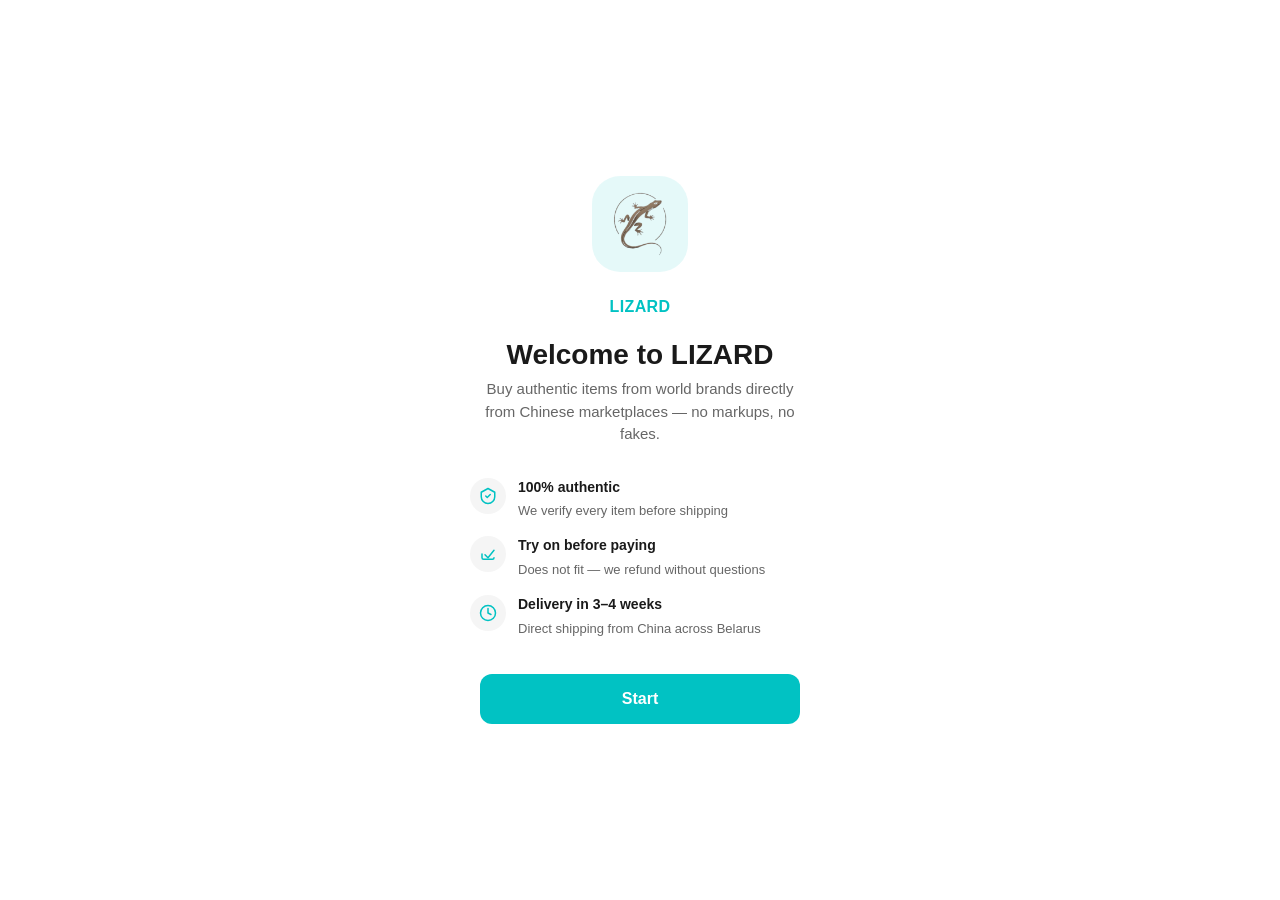
==== index.html @ 4b3d2516 "Refactoring" ====
<!DOCTYPE html>
<html lang="ru">
<head>
<meta charset="UTF-8" />
<meta name="viewport" content="width=device-width, initial-scale=1.0, user-scalable=no, viewport-fit=cover" />
<title>Магазин</title>
<!-- Заранее устанавливаем соединение с Supabase, чтобы первый запрос данных был быстрее -->
<link rel="preconnect" href="https://nhnbprmyqqpwcofkaasi.supabase.co" crossorigin />
<link rel="dns-prefetch" href="https://nhnbprmyqqpwcofkaasi.supabase.co" />
<script src="https://telegram.org/js/telegram-web-app.js"></script>
<link rel="stylesheet" href="./styles.css?v=25" />
<style>
  /* Splash показывается мгновенно при загрузке (до styles.css и JS),
     чтобы пользователь не увидел «вспышку» главной до решения про онбординг.
     JS убирает его после того как определит, что показывать. */
  #appSplashInit {
    position: fixed; inset: 0; z-index: 10000;
    background: #ffffff;
    display: flex; align-items: center; justify-content: center;
  }
  @media (prefers-color-scheme: dark) { #appSplashInit { background: #0d0d0d; } }
  #appSplashInit img { width: 96px; height: 96px; object-fit: contain; animation: splashPulse 1.4s ease-in-out infinite; }
  @keyframes splashPulse { 0%,100% { opacity:.6; transform:scale(.97);} 50% { opacity:1; transform:scale(1.02);} }
  #appSplashInit.fade-out { opacity: 0; transition: opacity .2s; }
</style>
</head>
<body>

<!-- Splash: виден сразу, JS его уберёт после решения про онбординг/главную -->
<div id="appSplashInit"><img src="./assets/logo.png" alt="" /></div>

<!-- Индикатор отсутствия интернета (показывается через JS) -->
<div id="offlineBar" style="display:none"></div>

<!-- Онбординг -->
<section class="page" id="page-onboarding">
  <div class="onb-logo" aria-hidden="true">
    <img src="./assets/logo.png" alt="LIZARD" />
  </div>
  <div class="onb-brand" data-i18n="appName">LIZARD</div>
  <h1 class="onb-title" data-i18n="onbTitle">Привет!</h1>
  <p class="onb-text" data-i18n="onbText">Покупай оригинальные товары мировых брендов напрямую с китайских маркетплейсов — без переплат и подделок.</p>
  <div class="onb-features">
    <div class="onb-feature">
      <div class="onb-feature-icon"><svg viewBox="0 0 24 24" fill="none" stroke="currentColor" stroke-width="2" stroke-linecap="round" stroke-linejoin="round"><path d="M12 2L3 7v6c0 5 4 9 9 9s9-4 9-9V7l-9-5z"/><path d="M9 12l2 2 4-4"/></svg></div>
      <div class="onb-feature-text"><strong data-i18n="onbF1Title">100% оригинал</strong><span data-i18n="onbF1Text">Проверяем подлинность каждой вещи перед отправкой</span></div>
    </div>
    <div class="onb-feature">
      <div class="onb-feature-icon"><svg viewBox="0 0 24 24" fill="none" stroke="currentColor" stroke-width="2" stroke-linecap="round" stroke-linejoin="round"><path d="M20 7l-8 10-4-4"/><path d="M4 12v5a2 2 0 0 0 2 2h12a2 2 0 0 0 2-2"/></svg></div>
      <div class="onb-feature-text"><strong data-i18n="onbF2Title">Примерка перед оплатой</strong><span data-i18n="onbF2Text">Не подошло — возвращаем деньги без вопросов</span></div>
    </div>
    <div class="onb-feature">
      <div class="onb-feature-icon"><svg viewBox="0 0 24 24" fill="none" stroke="currentColor" stroke-width="2" stroke-linecap="round" stroke-linejoin="round"><circle cx="12" cy="12" r="10"/><path d="M12 6v6l4 2"/></svg></div>
      <div class="onb-feature-text"><strong data-i18n="onbF3Title">Доставка 3–4 недели</strong><span data-i18n="onbF3Text">Прямые поставки из Китая по всей Беларуси</span></div>
    </div>
  </div>
  <button class="onb-btn" id="onbBtn" data-i18n="onbBtnLabel">Начать</button>
</section>

<!-- Шапка -->
<header class="app-header" id="appHeader">
  <div class="header-side"></div>
  <button class="header-logo" id="headerLogo" aria-label="Главная">
    <img src="./assets/logo.png" alt="LIZARD" />
  </button>
  <div class="header-actions">
    <button class="icon-btn" id="favBtn" aria-label="Favorites">
      <svg viewBox="0 0 24 24" fill="none" stroke="currentColor" stroke-width="2" stroke-linecap="round" stroke-linejoin="round"><path d="M20.84 4.61a5.5 5.5 0 0 0-7.78 0L12 5.67l-1.06-1.06a5.5 5.5 0 0 0-7.78 7.78l1.06 1.06L12 21.23l7.78-7.78 1.06-1.06a5.5 5.5 0 0 0 0-7.78z"/></svg>
      <span class="badge" id="favBadge" style="display:none">0</span>
    </button>
    <button class="icon-btn" id="cartBtn" aria-label="Cart">
      <svg viewBox="0 0 24 24" fill="none" stroke="currentColor" stroke-width="2" stroke-linecap="round" stroke-linejoin="round"><circle cx="9" cy="21" r="1"/><circle cx="20" cy="21" r="1"/><path d="M1 1h4l2.68 13.39a2 2 0 0 0 2 1.61h9.72a2 2 0 0 0 2-1.61L23 6H6"/></svg>
      <span class="badge" id="cartBadge" style="display:none">0</span>
    </button>
  </div>
</header>

<!-- Главная -->
<section class="page" id="page-home"></section>
<!-- Заказ (чат) -->
<section class="page" id="page-chat"></section>
<!-- В наличии -->
<section class="page" id="page-catalog"></section>
<!-- Избранное -->
<section class="page" id="page-favorites"></section>
<!-- Корзина -->
<section class="page" id="page-cart"></section>
<!-- Профиль -->
<section class="page" id="page-profile"></section>
<!-- История -->
<section class="page" id="page-history"></section>
<!-- Настройки -->
<section class="page" id="page-settings"></section>
<!-- Деталь товара -->
<section class="page" id="page-detail"></section>
<!-- Админка -->
<section class="page" id="page-admin"></section>

<!-- Нижняя навигация -->
<nav class="bottom-nav" id="bottomNav">
  <button class="nav-btn active" data-nav="home" aria-label="Home">
    <svg viewBox="0 0 24 24" fill="none" stroke="currentColor" stroke-width="2" stroke-linecap="round" stroke-linejoin="round"><path d="M3 9.5L12 3l9 6.5"/><path d="M5 10v10a1 1 0 0 0 1 1h12a1 1 0 0 0 1-1V10"/><path d="M9 21v-6h6v6"/></svg>
    <span data-i18n="navHome">Главная</span>
  </button>
  <button class="nav-btn" data-nav="chat" aria-label="Order">
    <svg viewBox="0 0 24 24" fill="none" stroke="currentColor" stroke-width="2" stroke-linecap="round" stroke-linejoin="round"><path d="M21 15a2 2 0 0 1-2 2H7l-4 4V5a2 2 0 0 1 2-2h14a2 2 0 0 1 2 2z"/></svg>
    <span data-i18n="navChat">Заказать</span>
  </button>
  <button class="nav-btn" data-nav="catalog" aria-label="Catalog">
    <svg viewBox="0 0 24 24" fill="none" stroke="currentColor" stroke-width="2" stroke-linecap="round" stroke-linejoin="round"><path d="M6 2L3 6v14a2 2 0 0 0 2 2h14a2 2 0 0 0 2-2V6l-3-4z"/><line x1="3" y1="6" x2="21" y2="6"/><path d="M16 10a4 4 0 0 1-8 0"/></svg>
    <span data-i18n="navCatalog">В наличии</span>
  </button>
  <button class="nav-btn" data-nav="profile" aria-label="Profile">
    <svg viewBox="0 0 24 24" fill="none" stroke="currentColor" stroke-width="2" stroke-linecap="round" stroke-linejoin="round"><path d="M20 21v-2a4 4 0 0 0-4-4H8a4 4 0 0 0-4 4v2"/><circle cx="12" cy="7" r="4"/></svg>
    <span data-i18n="navProfile">Профиль</span>
  </button>
</nav>

<!-- Лайтбокс -->
<div class="lightbox" id="lightbox" role="dialog" aria-modal="true">
  <div class="lightbox-header">
    <span class="lightbox-counter" id="lightboxCounter">1 / 1</span>
    <button class="lightbox-close" id="lightboxClose" aria-label="Close">
      <svg viewBox="0 0 24 24" fill="none" stroke="currentColor" stroke-width="2" stroke-linecap="round" stroke-linejoin="round"><line x1="18" y1="6" x2="6" y2="18"/><line x1="6" y1="6" x2="18" y2="18"/></svg>
    </button>
  </div>
  <div class="lightbox-stage" id="lightboxStage">
    <button class="lightbox-nav prev" id="lightboxPrev" aria-label="Previous">
      <svg viewBox="0 0 24 24" fill="none" stroke="currentColor" stroke-width="2.5" stroke-linecap="round" stroke-linejoin="round"><polyline points="15 18 9 12 15 6"/></svg>
    </button>
    <div class="lightbox-img-wrap" id="lightboxWrap">
      <img class="lightbox-img" id="lightboxImg" alt="">
    </div>
    <button class="lightbox-nav next" id="lightboxNext" aria-label="Next">
      <svg viewBox="0 0 24 24" fill="none" stroke="currentColor" stroke-width="2.5" stroke-linecap="round" stroke-linejoin="round"><polyline points="9 18 15 12 9 6"/></svg>
    </button>
  </div>
  <div class="lightbox-hint" data-i18n="lightboxHint">Двойной тап или щипок — приближение</div>
</div>

<div class="toast" id="toast"></div>
<div class="modal-backdrop" id="modal">
  <div class="modal">
    <div class="modal-icon" id="modalIcon">⚠️</div>
    <h3 id="modalTitle"></h3>
    <p id="modalText"></p>
    <div class="modal-actions" id="modalActions"></div>
  </div>
</div>

<script type="module" src="./js/app.js"></script>
</body>
</html>
---- styles.css ----
/* ========== Tokens / Theme ========== */
/* Дефолтные значения — то что увидит пользователь до загрузки JS (FOUC).
   После загрузки theme.js применяет настоящую палитру (LIGHT/DARK).
   Эти значения должны соответствовать POIZON-палитре LIGHT в theme.js. */
:root {
  --bg: #ffffff;
  --bg-secondary: #f5f5f5;
  --bg-tertiary: #ebebeb;
  --text: #1a1a1a;
  --text-secondary: #666666;
  --hint: #999999;
  --link: #01a8a9;
  --button: #01C2C3;
  --button-text: #ffffff;
  --button-hover: #01a8a9;
  --border: #e5e5e5;
  --danger: #e74c3c;
  --success: #2ecc71;
  --warning: #f39c12;
  --accent: #01C2C3;
  --accent-soft: rgba(1, 194, 195, 0.10);
  --brown: #1a1a1a;
  --brown-soft: rgba(26, 26, 26, 0.06);
  --chat-in: #f0f0f0;
  --chat-out: #01C2C3;
  --chat-out-text: #ffffff;
  --shadow: 0 1px 2px rgba(0,0,0,0.04), 0 4px 12px rgba(0,0,0,0.04);

  --radius: 12px;
  --radius-sm: 8px;
  --radius-lg: 16px;

  --header-h: 56px;
  --nav-h: calc(64px + env(safe-area-inset-bottom, 0px));
}

/* FOUC-prevention: если у пользователя системная тёмная тема, не показываем
   светлую палитру в момент загрузки. JS theme.js дальше всё равно применит
   правильную палитру через CSS-переменные. */
@media (prefers-color-scheme: dark) {
  :root {
    --bg: #0d0d0d;
    --bg-secondary: #1a1a1a;
    --bg-tertiary: #262626;
    --text: #f5f5f5;
    --text-secondary: #a8a8a8;
    --hint: #7a7a7a;
    --link: #33d4d5;
    --border: #2a2a2a;
    --accent-soft: rgba(1, 194, 195, 0.18);
    --brown: #f5f5f5;
    --brown-soft: rgba(245, 245, 245, 0.06);
    --chat-in: #262626;
  }
}

* { box-sizing: border-box; -webkit-tap-highlight-color: transparent; }

/* При смене темы делаем плавный переход цветов на ключевых элементах.
   Прибавляем класс theme-transition на html при applyTheme(), убираем через 400мс. */
html.theme-transition,
html.theme-transition *,
html.theme-transition *:before,
html.theme-transition *:after {
  transition: background-color 200ms ease, color 200ms ease, border-color 200ms ease, fill 200ms ease, stroke 200ms ease !important;
}

html, body {
  margin: 0; padding: 0;
  background: var(--bg); color: var(--text);
  font-family: -apple-system, BlinkMacSystemFont, "Segoe UI", Roboto, Helvetica, Arial, sans-serif;
  font-size: 15px; line-height: 1.4;
  -webkit-font-smoothing: antialiased;
  overscroll-behavior: none;
}
html, body { height: auto; min-height: 100%; }
body {
  min-height: 100%;
}
body.no-chrome { padding-bottom: 0; }
body.chat-mode {
  overflow: hidden;
  height: 100vh;
  height: 100dvh;
  padding-bottom: 0;
}
button { font-family: inherit; cursor: pointer; }
input, textarea, select { font-family: inherit; font-size: 15px; }
a { color: var(--link); text-decoration: none; }
img { display: block; max-width: 100%; }

/* ========== Header ========== */
.app-header {
  position: sticky; top: 0; z-index: 50;
  background: var(--bg);
  border-bottom: 1px solid var(--border);
  padding: 8px 12px;
  display: grid;
  grid-template-columns: 1fr auto 1fr;
  align-items: center;
  min-height: var(--header-h);
}
.app-header.hidden { display: none; }
.header-side { width: 0; }
.header-logo {
  background: none; border: none; padding: 0;
  display: flex; align-items: center; justify-content: center;
  cursor: pointer;
  height: 40px;
}
.header-logo img {
  height: 40px; width: auto;
  display: block;
  /* Логотип на прозрачном фоне — в тёмной теме светлый header, в светлой темный */
  object-fit: contain;
}
.header-logo svg { width: 32px; height: 32px; }
.header-actions {
  display: flex; gap: 6px; align-items: center; justify-self: end;
}
.icon-btn {
  background: var(--bg-secondary); border: none; color: var(--text);
  width: 36px; height: 36px; border-radius: 50%;
  display: flex; align-items: center; justify-content: center; padding: 0; position: relative;
}
.icon-btn svg { width: 19px; height: 19px; }
.icon-btn:active { background: var(--bg-tertiary); }
.badge {
  position: absolute; top: -2px; right: -2px;
  background: var(--danger); color: #fff;
  font-size: 10px; font-weight: 600;
  min-width: 16px; height: 16px; border-radius: 8px; padding: 0 4px;
  display: flex; align-items: center; justify-content: center;
  border: 2px solid var(--bg); box-sizing: content-box;
}

/* ========== Layout / Pages ========== */
/* Правка: нижний паддинг — на самой странице (не на body), так как в Telegram WebView
   на мобилке padding на body иногда обрезается viewport-логикой. Это надёжнее. */
.page { display: none; padding: 16px 16px calc(var(--nav-h) + 16px); max-width: 720px; margin: 0 auto; }
.page.active { display: block; animation: pageEnter 0.22s ease; }
@keyframes pageEnter {
  from { opacity: 0; transform: translateY(6px); }
  to   { opacity: 1; transform: translateY(0); }
}
/* Уважаем системную настройку «уменьшить движение» */
@media (prefers-reduced-motion: reduce) {
  .page.active { animation: none; }
}
.page h2 { font-size: 22px; font-weight: 700; margin: 0 0 8px 0; }
.page-sub { color: var(--text-secondary); margin: 0 0 20px 0; font-size: 14px; }

/* ========== Bottom Navigation ========== */
.bottom-nav {
  position: fixed; bottom: 0; left: 0; right: 0;
  background: var(--bg); border-top: 1px solid var(--border);
  display: grid; grid-template-columns: repeat(4, 1fr);
  padding: 6px 4px calc(6px + env(safe-area-inset-bottom, 0));
  z-index: 100;
}
.bottom-nav.hidden { display: none; }
.nav-btn {
  background: none; border: none; padding: 6px 4px;
  color: var(--text-secondary);
  display: flex; flex-direction: column; align-items: center; gap: 3px;
  border-radius: var(--radius-sm); transition: color 0.15s;
}
.nav-btn svg { width: 22px; height: 22px; }
.nav-btn .nav-logo {
  width: 24px; height: 24px;
  object-fit: contain;
  display: block;
  opacity: 0.55;        /* приглушаем когда вкладка не активна — как у обычных SVG в меню (color: var(--text-secondary) даёт серый) */
  transition: opacity 150ms;
}
.nav-btn.active .nav-logo { opacity: 1; }
.nav-btn span { font-size: 10.5px; font-weight: 500; }
.nav-btn.active { color: var(--accent); }

/* ========== Onboarding ========== */
#page-onboarding {
  display: none; padding: 0; max-width: none; margin: 0;
  min-height: 100vh; min-height: 100dvh;
  text-align: center; padding: 40px 24px;
  flex-direction: column; align-items: center; justify-content: center;
}
#page-onboarding.active { display: flex; }
.onb-logo {
  width: 96px; height: 96px;
  background: var(--accent-soft);
  border-radius: 28px;
  display: flex; align-items: center; justify-content: center;
  margin-bottom: 24px; color: var(--accent);
  overflow: hidden;
}
.onb-logo svg { width: 56px; height: 56px; }
.onb-logo img { width: 72px; height: 72px; object-fit: contain; }
.onb-title { font-size: 28px; font-weight: 700; margin: 0 0 6px; line-height: 1.2; color: var(--brown); }
.onb-brand { font-size: 16px; color: var(--accent); font-weight: 600; margin: 0 0 20px; letter-spacing: 0.4px; }
.onb-text { color: var(--text-secondary); font-size: 15px; line-height: 1.5; margin: 0 0 32px; max-width: 320px; }
.onb-features { display: flex; flex-direction: column; gap: 16px; margin-bottom: 36px; width: 100%; max-width: 340px; text-align: left; }
.onb-feature { display: flex; gap: 12px; align-items: flex-start; }
.onb-feature-icon {
  flex-shrink: 0; width: 36px; height: 36px;
  background: var(--bg-secondary); border-radius: 50%;
  display: flex; align-items: center; justify-content: center;
  color: var(--accent);
}
.onb-feature-icon svg { width: 18px; height: 18px; }
.onb-feature-text { flex: 1; }
.onb-feature-text strong { display: block; font-size: 14px; font-weight: 600; margin-bottom: 2px; color: var(--brown); }
.onb-feature-text span { color: var(--text-secondary); font-size: 13px; }
.onb-btn {
  width: 100%; max-width: 320px;
  background: var(--button); color: var(--button-text);
  border: none; padding: 16px; border-radius: var(--radius);
  font-size: 16px; font-weight: 600;
}
.onb-btn:active { opacity: 0.85; }

/* ========== Home (one-screen layout) ========== */
#page-home.page { padding-bottom: var(--nav-h); }

.home-screen {
  display: flex;
  flex-direction: column;
  gap: 16px;
  min-height: calc(100dvh - var(--header-h) - var(--nav-h) - 32px);
  padding: 4px 0 8px;
}

.home-top {
  text-align: center;
  flex-shrink: 0;
}
.home-title {
  margin: 0 0 6px;
  font-size: 19px; font-weight: 700; line-height: 1.25;
  color: var(--text);
  letter-spacing: -0.3px;
}
.home-subtitle {
  margin: 0;
  font-size: 13px; color: var(--text-secondary);
  line-height: 1.4;
}

/* ========== Партнёрские маркетплейсы ========== */
.home-partners {
  display: flex; flex-direction: column; gap: 6px;
  flex-shrink: 0;
}
.partner-big, .partner-small {
  position: relative;
  border-radius: var(--radius-sm);
  display: flex; align-items: center; justify-content: center;
  overflow: hidden;
}

/* Большая карточка POIZON.
   aspect-ratio 2.5/1 точно повторяет пропорции логотипа (1700×700 ≈ 2.43,
   2.5 близко). object-fit: cover заполняет всю карточку без чёрных полей.
   Если твой логотип другого соотношения — поменяй aspect-ratio под него:
   например для 1700×700 точное значение 1700/700 = 2.428 → aspect-ratio: 1700/700 */
.partner-big { aspect-ratio: 1700 / 700; }
.partner-big img {
  width: 100%; height: 100%;
  object-fit: cover;
  display: block;
}

.partner-row {
  display: grid; grid-template-columns: 1fr 1fr; gap: 6px;
}
/* Маленькие карточки. aspect-ratio 400/170 ≈ 2.35 под рекомендованный размер.
   Под свои логотипы подставь их соотношение: ширина/высота. */
.partner-small { aspect-ratio: 400 / 170; }
.partner-small img {
  width: 100%; height: 100%;
  object-fit: cover;
  display: block;
}

/* Цветной фон карточек — виден только пока картинка не загрузилась
   или если её нет (fallback). Под загруженной картинкой его не видно. */
.partner-big  { background: #0d0d0d; }
.partner-pdd  { background: #d92e2e; color: #fff; }
.partner-tb   { background: #ff6a00; color: #fff; }

/* Текстовый фолбэк — показывается только если img не загрузился (см. onerror) */
.partner-fallback {
  display: none;
  font-weight: 700;
  font-size: 22px;
  color: #fff;
  letter-spacing: 0.5px;
  text-align: center;
  line-height: 1.1;
}
.partner-big .partner-fallback { font-size: 36px; letter-spacing: 1px; }
.partner-small.partner-pdd .partner-fallback { font-size: 26px; }
.partner-small.partner-tb .partner-fallback { font-size: 18px; }
.partner-big.no-img .partner-fallback,
.partner-small.no-img .partner-fallback { display: block; }

/* ========== Преимущества ========== */
.home-features {
  list-style: none;
  padding: 0; margin: 0;
  display: flex; flex-direction: column; gap: 8px;
  flex-shrink: 0;
}
.home-features li {
  display: flex; align-items: center; gap: 12px;
  padding: 10px 12px;
  background: var(--bg-secondary);
  border-radius: var(--radius-sm);
}
.home-feature-icon {
  width: 32px; height: 32px;
  border-radius: 9px;
  background: var(--accent-soft);
  color: var(--accent);
  display: flex; align-items: center; justify-content: center;
  flex-shrink: 0;
}
.home-feature-icon svg { width: 18px; height: 18px; }
.home-feature-text { flex: 1; min-width: 0; }
.home-feature-title {
  font-size: 14px; font-weight: 600; color: var(--text);
  line-height: 1.2;
  margin-bottom: 1px;
}
.home-feature-sub {
  font-size: 12px; color: var(--text-secondary);
  line-height: 1.3;
}

/* ========== Низ: CTA + ссылка-fallback ========== */
.home-bottom {
  margin-top: auto;   /* прижимаем к низу экрана */
  flex-shrink: 0;
}
.home-cta-btn {
  width: 100%;
  background: var(--button); color: var(--button-text);
  border: none; padding: 14px; border-radius: var(--radius);
  font-size: 16px; font-weight: 700;
  letter-spacing: -0.2px;
  cursor: pointer;
  box-shadow: 0 2px 10px rgba(1, 194, 195, 0.25);
}
.home-cta-btn:active { opacity: 0.85; transform: scale(0.99); }

.home-instock-link {
  display: flex;
  align-items: center; justify-content: center;
  flex-wrap: wrap;
  gap: 4px;
  margin-top: 10px;
  padding: 4px 0;
  text-align: center;
  font-size: 13px;
  cursor: pointer;
}
.home-instock-link .home-instock-text { color: var(--text-secondary); }
.home-instock-link .home-instock-action { color: var(--accent); font-weight: 600; }
.home-instock-link:active { opacity: 0.7; }

.section-header { display: flex; align-items: center; justify-content: space-between; margin: 0 0 12px; }
.section-header h3 { font-size: 17px; font-weight: 700; margin: 0; color: var(--brown); }

/* ========== Search ========== */
.search-bar { position: relative; margin-bottom: 14px; }
.search-bar input {
  width: 100%;
  padding: 11px 38px 11px 38px;
  background: var(--bg-secondary);
  border: 1px solid transparent;
  border-radius: var(--radius);
  color: var(--text);
  outline: none;
}
.search-bar input:focus { border-color: var(--accent); background: var(--bg); }
.search-bar .search-icon {
  position: absolute; left: 12px; top: 50%; transform: translateY(-50%);
  width: 16px; height: 16px; color: var(--hint); pointer-events: none;
}
.search-clear {
  position: absolute; right: 8px; top: 50%; transform: translateY(-50%);
  background: var(--bg-tertiary); border: none;
  width: 24px; height: 24px; border-radius: 50%;
  display: none; align-items: center; justify-content: center;
  color: var(--text-secondary); padding: 0;
}
.search-clear.show { display: flex; }
.search-clear svg { width: 12px; height: 12px; }

/* ========== Product Cards ========== */
.products-grid { display: grid; grid-template-columns: repeat(2, 1fr); gap: 12px; }
.product-card {
  background: var(--bg-secondary); border-radius: var(--radius);
  overflow: hidden; cursor: pointer; position: relative;
}
.product-card-media {
  position: relative;
  width: 100%; aspect-ratio: 1;
  background: var(--bg-tertiary);
  overflow: hidden;
}
.product-card-track {
  display: flex;
  height: 100%;
  transition: transform 0.3s ease-out;
  will-change: transform;
}
.product-card-track.dragging { transition: none; }
.product-card-slide {
  flex: 0 0 100%;
  height: 100%;
}
.product-card-slide img {
  width: 100%; height: 100%; object-fit: cover;
  user-select: none; -webkit-user-drag: none; pointer-events: none;
}
.product-card-dots {
  position: absolute; bottom: 6px; left: 50%; transform: translateX(-50%);
  display: flex; gap: 4px;
  background: rgba(0,0,0,0.3);
  padding: 3px 6px; border-radius: 10px;
}
.product-card-dots.hidden { display: none; }
.product-card-dots .dot {
  width: 4px; height: 4px; border-radius: 50%;
  background: rgba(255,255,255,0.5);
}
.product-card-dots .dot.active { background: #fff; width: 12px; border-radius: 2px; }

.product-card-fav {
  position: absolute; top: 8px; right: 8px;
  background: rgba(255,255,255,0.9);
  backdrop-filter: blur(6px); -webkit-backdrop-filter: blur(6px);
  border: none; width: 32px; height: 32px; border-radius: 50%;
  display: flex; align-items: center; justify-content: center; padding: 0;
  z-index: 2;
}
.product-card-fav svg { width: 18px; height: 18px; color: #333; }
.product-card-fav.active svg { color: var(--danger); fill: var(--danger); }

/* Плашка товара (Топ/Хит/etc) поверх картинки в левом верхнем углу */
.product-badge {
  position: absolute; top: 8px; left: 8px;
  z-index: 2;
  font-size: 11px; font-weight: 700;
  letter-spacing: 0.3px;
  padding: 3px 8px;
  border-radius: 6px;
  text-transform: uppercase;
  box-shadow: 0 1px 4px rgba(0,0,0,0.15);
  max-width: calc(100% - 52px);
  overflow: hidden; text-overflow: ellipsis; white-space: nowrap;
}
/* Плашка на детальной странице — крупнее */
.detail-badge {
  display: inline-block;
  font-size: 12px; font-weight: 700;
  letter-spacing: 0.3px;
  padding: 4px 10px;
  border-radius: 7px;
  text-transform: uppercase;
  margin-bottom: 8px;
}
.product-card-info { padding: 10px 12px 12px; }
.product-card-name {
  font-size: 13.5px; font-weight: 500; line-height: 1.35;
  margin: 0 0 6px; overflow: hidden;
  display: -webkit-box; -webkit-line-clamp: 2; -webkit-box-orient: vertical;
  min-height: 36px;
}
.product-card-price { font-size: 14.5px; font-weight: 600; color: var(--brown); }

/* ========== Chat ========== */
#page-chat {
  display: none;
  padding: 0; max-width: 720px; margin: 0 auto;
  height: calc(100vh - var(--header-h) - var(--nav-h));
  height: calc(100dvh - var(--header-h) - var(--nav-h));
  flex-direction: column;
}
#page-chat.active { display: flex; }
.chat-scroll {
  flex: 1 1 auto; overflow-y: auto;
  padding: 16px 16px 12px;
  min-height: 0;
  overscroll-behavior: contain;
  -webkit-overflow-scrolling: touch;
}
.chat-day {
  text-align: center; font-size: 12px;
  color: var(--text-secondary);
  margin: 0 0 16px; font-weight: 500;
}
.chat-msg { display: flex; margin-bottom: 8px; max-width: 85%; }
.chat-msg.in { justify-content: flex-start; margin-right: auto; }
.chat-msg.out { justify-content: flex-end; margin-left: auto; }
.chat-bubble {
  padding: 9px 13px; border-radius: 18px;
  font-size: 15px; line-height: 1.4;
  word-wrap: break-word; white-space: pre-wrap;
  box-shadow: 0 1px 1px rgba(92,58,30,0.04);
}
.chat-msg.in .chat-bubble {
  background: var(--chat-in); color: var(--text);
  border-bottom-left-radius: 6px;
}
.chat-msg.out .chat-bubble {
  background: var(--chat-out); color: var(--chat-out-text);
  border-bottom-right-radius: 6px;
}
.chat-bubble-photos {
  display: grid; grid-template-columns: repeat(2, 90px); gap: 3px;
  border-radius: 14px; overflow: hidden; margin-bottom: 4px;
}
.chat-bubble-photos.one { grid-template-columns: 180px; }
.chat-bubble-photos img { width: 100%; aspect-ratio: 1; object-fit: cover; background: var(--bg-tertiary); }
.chat-bubble-files { display: flex; flex-direction: column; gap: 4px; margin-bottom: 4px; }
.chat-bubble-file {
  display: flex; align-items: center; gap: 8px;
  padding: 6px 8px; background: rgba(255,255,255,0.15);
  border-radius: 8px; font-size: 13px;
}
.chat-msg.in .chat-bubble-file { background: rgba(0,0,0,0.05); }
.chat-bubble-file svg { width: 18px; height: 18px; flex-shrink: 0; }
.chat-bubble-file-name { overflow: hidden; text-overflow: ellipsis; white-space: nowrap; }

.chat-composer {
  flex-shrink: 0; background: var(--bg);
  border-top: 1px solid var(--border);
  padding: 8px 12px;
}
.chat-attached { display: flex; flex-wrap: wrap; gap: 8px; padding: 0 0 8px 0; }
.chat-attached:empty { display: none; }
.chat-attached-item {
  position: relative; width: 60px; height: 60px;
  border-radius: 8px; overflow: hidden; background: var(--bg-tertiary);
}
.chat-attached-item img { width: 100%; height: 100%; object-fit: cover; }
.chat-attached-item .file-tile {
  width: 100%; height: 100%;
  display: flex; align-items: center; justify-content: center;
  flex-direction: column; gap: 2px;
  font-size: 9px; color: var(--text-secondary);
  padding: 4px; text-align: center; word-break: break-all;
}
.chat-attached-item .file-tile svg { width: 18px; height: 18px; }
.chat-attached-item button {
  position: absolute; top: 2px; right: 2px;
  background: rgba(0,0,0,0.7); color: #fff; border: none;
  width: 18px; height: 18px; border-radius: 50%;
  font-size: 12px; line-height: 1; padding: 0;
  display: flex; align-items: center; justify-content: center;
}
.chat-file-hint {
  background: rgba(217, 119, 6, 0.1);
  border-left: 3px solid var(--warning);
  color: var(--text);
  padding: 8px 12px; margin: 0 0 8px;
  border-radius: var(--radius-sm);
  font-size: 12.5px; line-height: 1.4;
}
.chat-file-hint:not(.show) { display: none; }
.chat-input-row { display: flex; align-items: flex-end; gap: 6px; }
.chat-input-icon-btn {
  flex-shrink: 0; width: 36px; height: 36px;
  border-radius: 50%;
  background: none; border: none;
  color: var(--text-secondary);
  display: flex; align-items: center; justify-content: center; padding: 0;
}
.chat-input-icon-btn:active { background: var(--bg-secondary); }
.chat-input-icon-btn svg { width: 22px; height: 22px; }
.chat-input-icon-btn input[type="file"] { display: none; }
.chat-input-icon-btn.send { color: var(--accent); }
.chat-input-icon-btn.send:disabled { color: var(--hint); opacity: 0.5; }
.chat-input-field {
  flex: 1;
  background: var(--bg-secondary);
  border-radius: 18px;
  padding: 8px 14px;
  min-height: 36px;
  display: flex; align-items: center;
}
.chat-input-field textarea {
  width: 100%;
  border: none; background: transparent; color: var(--text);
  resize: none; outline: none;
  font-size: 15px; line-height: 1.4;
  padding: 0; max-height: 100px; overflow-y: auto;
}

/* Фейк-поле для псевдо-чата: тап открывает чат с ботом. Курсор не показываем. */
.chat-input-row-fake { cursor: pointer; }
.chat-input-row-fake:active { opacity: 0.7; }
.chat-input-field-fake {
  color: var(--hint);
  user-select: none;
  -webkit-user-select: none;
  font-size: 15px;
}

/* ========== Detail ========== */
.product-carousel {
  position: relative; width: 100%; aspect-ratio: 1;
  background: var(--bg-secondary);
  border-radius: var(--radius);
  overflow: hidden; margin-bottom: 16px;
}
.carousel-track {
  display: flex; height: 100%;
  transition: transform 0.3s ease-out;
  will-change: transform;
}
.carousel-track.dragging { transition: none; }
.carousel-slide {
  flex: 0 0 100%; height: 100%;
  display: flex; align-items: center; justify-content: center;
  cursor: zoom-in;
}
.carousel-slide img {
  width: 100%; height: 100%;
  object-fit: cover;
  user-select: none; -webkit-user-drag: none; pointer-events: none;
}
.carousel-dots {
  position: absolute; bottom: 8px; left: 50%; transform: translateX(-50%);
  display: flex; gap: 6px;
  background: rgba(0,0,0,0.25);
  padding: 5px 8px; border-radius: 12px;
  backdrop-filter: blur(4px); -webkit-backdrop-filter: blur(4px);
}
.carousel-dots.hidden { display: none; }
.carousel-dot {
  width: 6px; height: 6px; border-radius: 50%;
  background: rgba(255,255,255,0.5);
  transition: background 0.15s, width 0.15s;
}
.carousel-dot.active { background: #fff; width: 18px; border-radius: 3px; }
.carousel-counter {
  position: absolute; top: 8px; right: 8px;
  background: rgba(0,0,0,0.4); color: #fff;
  padding: 3px 8px; border-radius: 10px;
  font-size: 12px; font-weight: 500;
  backdrop-filter: blur(4px); -webkit-backdrop-filter: blur(4px);
}
.carousel-counter.hidden { display: none; }

.product-detail-name { font-size: 20px; font-weight: 600; margin: 0 0 6px; color: var(--brown); }
.product-detail-price { font-size: 22px; font-weight: 700; margin: 0 0 4px; color: var(--brown); }
.product-detail-desc {
  color: var(--text-secondary); margin: 0 0 16px;
  font-size: 14px; line-height: 1.5; white-space: pre-wrap;
}
.product-section { margin: 20px 0; }
.product-section h4 { font-size: 15px; font-weight: 600; margin: 0 0 10px; color: var(--brown); }

.size-picker {
  display: grid;
  grid-template-columns: repeat(auto-fill, minmax(60px, 1fr));
  gap: 8px;
}
.size-cell {
  background: var(--bg-secondary);
  padding: 12px 8px; border-radius: var(--radius-sm);
  text-align: center;
  font-size: 14px; font-weight: 500;
  border: 2px solid transparent;
  transition: all 0.15s; cursor: pointer;
}
.size-cell.selected {
  background: var(--accent); color: var(--button-text);
  border-color: var(--accent);
}
.size-cell.unavailable,
.size-cell.sold-out {
  opacity: 0.4; cursor: not-allowed;
  text-decoration: line-through;
}

/* Редактор размеров с остатками в админке */
.size-stock-editor { display: flex; flex-direction: column; gap: 8px; margin-bottom: 8px; }
.size-stock-row { display: flex; gap: 8px; align-items: center; }
.size-stock-name { flex: 2; }
.size-stock-qty { flex: 1; }
.size-stock-del {
  background: none; border: none; padding: 6px;
  color: var(--danger); cursor: pointer;
  display: flex; align-items: center; justify-content: center;
}
.size-stock-del svg { width: 18px; height: 18px; }
.size-ask-btn {
  width: 100%; background: none;
  border: 1px dashed var(--border);
  color: var(--text-secondary);
  padding: 10px; border-radius: var(--radius-sm);
  font-size: 13px; margin-top: 10px;
  display: flex; align-items: center; justify-content: center; gap: 6px;
}
.size-ask-btn svg { width: 14px; height: 14px; }
.size-ask-btn:active { background: var(--bg-secondary); }

.detail-actions { display: flex; gap: 10px; margin-top: 20px; }
.detail-actions .primary-btn { margin: 0; flex: 1; }
.detail-fav-btn {
  width: 50px; background: var(--bg-secondary); border: none;
  border-radius: var(--radius);
  display: flex; align-items: center; justify-content: center; color: var(--text);
}
.detail-fav-btn svg { width: 22px; height: 22px; }
.detail-fav-btn.active svg { color: var(--danger); fill: var(--danger); }

/* ========== Buttons ========== */
.primary-btn {
  width: 100%; background: var(--button); color: var(--button-text);
  border: none; padding: 14px; border-radius: var(--radius);
  font-size: 15px; font-weight: 600; margin-top: 16px;
  transition: opacity 0.15s;
}
.primary-btn:active { opacity: 0.8; }
.primary-btn:disabled { opacity: 0.5; cursor: not-allowed; }
.secondary-btn {
  width: 100%; background: var(--bg-secondary); color: var(--text);
  border: none; padding: 12px; border-radius: var(--radius);
  font-size: 14px; font-weight: 500;
}
.danger-btn {
  width: 100%;
  background: rgba(176, 58, 46, 0.08);
  color: var(--danger);
  border: none; padding: 12px; border-radius: var(--radius);
  font-size: 14px; font-weight: 500;
}

/* ========== Lightbox ========== */
.lightbox {
  position: fixed; inset: 0;
  background: #000;
  z-index: 300;
  display: none;
  flex-direction: column;
  touch-action: none;
}
.lightbox.show { display: flex; }
.lightbox-header {
  flex-shrink: 0;
  display: flex; align-items: center; justify-content: space-between;
  padding: 12px 16px;
  padding-top: calc(12px + env(safe-area-inset-top, 0));
  color: #fff;
  background: linear-gradient(180deg, rgba(0,0,0,0.5) 0%, transparent 100%);
  position: absolute; top: 0; left: 0; right: 0; z-index: 2;
}
.lightbox-counter { font-size: 14px; font-weight: 500; }
.lightbox-close {
  background: rgba(255,255,255,0.15);
  color: #fff; border: none;
  width: 36px; height: 36px; border-radius: 50%;
  display: flex; align-items: center; justify-content: center; padding: 0;
}
.lightbox-close svg { width: 20px; height: 20px; }
.lightbox-stage {
  flex: 1; min-height: 0;
  overflow: hidden;
  position: relative;
  display: flex; align-items: center; justify-content: center;
}
.lightbox-img-wrap {
  width: 100%; height: 100%;
  display: flex; align-items: center; justify-content: center;
  touch-action: none;
  overflow: hidden;
}
.lightbox-img {
  max-width: 100%; max-height: 100%;
  transform-origin: 0 0;
  user-select: none; -webkit-user-drag: none;
  will-change: transform;
}
.lightbox-nav {
  position: absolute;
  top: 50%; transform: translateY(-50%);
  background: rgba(0,0,0,0.4); color: #fff; border: none;
  width: 40px; height: 40px; border-radius: 50%;
  display: flex; align-items: center; justify-content: center; padding: 0;
  z-index: 2;
}
.lightbox-nav.prev { left: 12px; }
.lightbox-nav.next { right: 12px; }
.lightbox-nav svg { width: 22px; height: 22px; }
.lightbox-nav:disabled { opacity: 0; pointer-events: none; }
.lightbox-hint {
  position: absolute;
  bottom: 16px; left: 50%; transform: translateX(-50%);
  color: rgba(255,255,255,0.7);
  font-size: 12px;
  padding-bottom: env(safe-area-inset-bottom, 0);
}

/* ========== Cart / Favorites ========== */
.cart-item {
  display: flex; gap: 12px; padding: 12px;
  background: var(--bg-secondary); border-radius: var(--radius);
  margin-bottom: 10px; align-items: center;
}
.cart-item img {
  width: 64px; height: 64px; border-radius: var(--radius-sm);
  object-fit: cover; background: var(--bg-tertiary); flex-shrink: 0;
}
.cart-item-info { flex: 1; min-width: 0; }
.cart-item-name {
  font-size: 14px; font-weight: 500; margin: 0 0 4px; overflow: hidden;
  display: -webkit-box; -webkit-line-clamp: 2; -webkit-box-orient: vertical;
}
.cart-item-size {
  display: inline-block;
  font-size: 11px; font-weight: 600;
  background: var(--bg-tertiary);
  color: var(--text-secondary);
  padding: 2px 6px; border-radius: 4px; margin-bottom: 4px;
}
.cart-item-price { font-size: 14px; font-weight: 600; color: var(--brown); }
.cart-item-clickable { cursor: pointer; }
.cart-item-clickable:active { opacity: 0.7; }
.cart-item-controls { display: flex; align-items: center; gap: 6px; margin-top: 6px; }
.qty-btn {
  width: 26px; height: 26px; border-radius: 50%;
  border: 1px solid var(--border); background: var(--bg); color: var(--text);
  font-size: 16px; line-height: 1; padding: 0;
  display: flex; align-items: center; justify-content: center;
}
.qty-val { font-size: 14px; font-weight: 500; min-width: 20px; text-align: center; }
.remove-btn { background: none; border: none; color: var(--danger); padding: 4px; margin-left: auto; }
.remove-btn svg { width: 18px; height: 18px; }
.cart-total {
  background: var(--bg-secondary); padding: 16px; border-radius: var(--radius);
  margin-top: 16px; display: flex; justify-content: space-between; align-items: center;
}
.cart-total-label { color: var(--text-secondary); font-size: 14px; }
.cart-total-val { font-size: 20px; font-weight: 700; color: var(--brown); }

/* В избранном — карточка с размером */
.fav-with-size {
  position: relative;
}
.fav-with-size .product-card-size {
  position: absolute;
  bottom: 8px; left: 8px;
  background: rgba(255,255,255,0.92);
  color: #2b2b2b;   /* фон всегда белый, поэтому текст всегда тёмный — не зависит от темы */
  font-size: 11px; font-weight: 600;
  padding: 3px 7px; border-radius: 6px;
  backdrop-filter: blur(4px); -webkit-backdrop-filter: blur(4px);
  z-index: 2;
}

/* ========== Profile ========== */
.profile-header {
  display: flex; align-items: center; gap: 14px;
  padding: 16px;
  background: var(--bg-secondary);
  border-radius: var(--radius);
  margin-bottom: 16px;
}
.profile-avatar {
  width: 56px; height: 56px; border-radius: 50%;
  background: var(--accent); color: #fff;
  display: flex; align-items: center; justify-content: center;
  font-size: 22px; font-weight: 600;
  flex-shrink: 0; overflow: hidden;
  background-position: center; background-size: cover;
}
.profile-avatar.has-photo { background-color: var(--bg-tertiary); }
.profile-avatar.has-photo .avatar-letter { display: none; }
.profile-info { flex: 1; min-width: 0; }
.profile-name { font-size: 17px; font-weight: 600; overflow: hidden; text-overflow: ellipsis; white-space: nowrap; color: var(--brown); }
.profile-username { font-size: 13px; color: var(--text-secondary); overflow: hidden; text-overflow: ellipsis; white-space: nowrap; }

.settings-group { background: var(--bg-secondary); border-radius: var(--radius); overflow: hidden; }
.settings-row {
  display: flex; align-items: center; justify-content: space-between;
  padding: 14px 16px; border-bottom: 1px solid var(--border); gap: 12px;
}
.settings-row:last-child { border-bottom: none; }
.settings-row-label { font-size: 15px; font-weight: 500; }
.settings-row-sub { font-size: 12px; color: var(--text-secondary); margin-top: 2px; }
.settings-row-icon {
  flex-shrink: 0;
  width: 36px; height: 36px;
  border-radius: 50%;
  background: var(--bg);
  display: flex; align-items: center; justify-content: center;
  color: var(--accent);
}
.settings-row-icon svg { width: 18px; height: 18px; }
.settings-row-content { flex: 1; min-width: 0; display: flex; align-items: center; gap: 12px; }
.settings-select {
  background: var(--bg); color: var(--text); border: 1px solid var(--border);
  border-radius: var(--radius-sm); padding: 8px 10px; font-size: 14px;
}
.settings-row.clickable { cursor: pointer; }
.chevron { flex-shrink: 0; color: var(--hint); }
.chevron svg { width: 16px; height: 16px; }

/* ========== History ========== */
.history-item {
  background: var(--bg-secondary); border-radius: var(--radius);
  padding: 14px; margin-bottom: 10px;
}
.history-item-head { display: flex; justify-content: space-between; align-items: flex-start; margin-bottom: 8px; gap: 8px; }
.history-type { font-size: 13px; font-weight: 600; padding: 3px 8px; border-radius: 8px; display: inline-block; }
.history-type.request { background: var(--accent-soft); color: var(--accent); }
.history-type.inquiry { background: var(--accent-soft); color: var(--accent); }
.history-type.order { background: rgba(1, 194, 195, 0.14); color: var(--accent); }
.history-date { font-size: 12px; color: var(--hint); white-space: nowrap; }
.history-body { font-size: 14px; color: var(--text); line-height: 1.4; word-wrap: break-word; }
.history-body .label {
  font-weight: 600; color: var(--text-secondary); font-size: 12px;
  text-transform: uppercase; letter-spacing: 0.4px;
  display: block; margin-top: 6px;
}
.history-total-line { margin-top: 6px; font-weight: 600; color: var(--brown); }
.history-status-badge {
  display: inline-block;
  font-size: 11px; font-weight: 600;
  padding: 2px 7px;
  border-radius: 5px;
  margin-left: 6px;
  vertical-align: middle;
  text-transform: uppercase;
  letter-spacing: 0.3px;
}
/* Статусы заказа (воронка выкупа): нейтральные/в работе/успех/отмена */
.status-new              { background: var(--bg-tertiary); color: var(--text-secondary); }
.status-in_progress      { background: rgba(1, 194, 195, 0.14); color: var(--accent); }
.status-awaiting_payment { background: rgba(243, 156, 18, 0.16); color: var(--warning); }
.status-paid             { background: rgba(46, 204, 113, 0.16); color: var(--success); }
.status-purchasing       { background: rgba(1, 194, 195, 0.14); color: var(--accent); }
.status-shipping         { background: rgba(1, 194, 195, 0.14); color: var(--accent); }
.status-ready            { background: rgba(46, 204, 113, 0.16); color: var(--success); }
.status-completed        { background: rgba(46, 204, 113, 0.22); color: var(--success); }
.status-cancelled        { background: rgba(231, 76, 60, 0.12); color: var(--danger); }
/* Статусы обращений */
.inq-new          { background: var(--bg-tertiary); color: var(--text-secondary); }
.inq-in_progress  { background: rgba(1, 194, 195, 0.14); color: var(--accent); }
.inq-closed       { background: rgba(46, 204, 113, 0.16); color: var(--success); }

/* ========== Empty states ========== */
.empty-state { text-align: center; padding: 40px 20px; color: var(--text-secondary); }
.empty-state .icon { font-size: 40px; margin-bottom: 10px; opacity: 0.4; }
.empty-state h3 { margin: 0 0 6px; color: var(--text); font-size: 16px; }
.empty-state p { margin: 0; font-size: 14px; }

/* ========== Toast & Modal ========== */
.toast {
  position: fixed; top: 70px; left: 50%;
  transform: translateX(-50%) translateY(-20px);
  background: var(--brown); color: var(--bg);
  padding: 12px 18px; border-radius: var(--radius);
  font-size: 14px; font-weight: 500;
  opacity: 0; pointer-events: none; z-index: 200;
  transition: opacity 0.2s, transform 0.2s;
  box-shadow: var(--shadow); max-width: 90vw; text-align: center;
}
.toast.show { opacity: 1; transform: translateX(-50%) translateY(0); }

.modal-backdrop {
  position: fixed; inset: 0; background: rgba(0,0,0,0.5);
  display: flex; align-items: center; justify-content: center;
  z-index: 250; padding: 20px;
  opacity: 0; visibility: hidden; pointer-events: none;
  transition: opacity 0.2s ease, visibility 0.2s;
}
.modal-backdrop.show { opacity: 1; visibility: visible; pointer-events: auto; }
.modal {
  background: var(--bg); border-radius: var(--radius-lg);
  padding: 24px; max-width: 360px; width: 100%; text-align: center;
  transform: scale(0.95); transition: transform 0.2s ease;
}
.modal-backdrop.show .modal { transform: scale(1); }
.modal-icon { font-size: 40px; margin-bottom: 12px; }
.modal h3 { margin: 0 0 8px; font-size: 18px; font-weight: 600; color: var(--brown); }
.modal p { margin: 0 0 18px; color: var(--text-secondary); font-size: 14px; }
.modal-actions { display: flex; flex-direction: column; gap: 8px; }
.modal-actions .primary-btn, .modal-actions .secondary-btn, .modal-actions .danger-btn { margin-top: 0; }

/* ========== Admin ========== */
.admin-section { background: var(--bg-secondary); border-radius: var(--radius); padding: 16px; margin-bottom: 16px; }
.admin-section h3 { margin: 0 0 12px; font-size: 15px; font-weight: 600; color: var(--brown); }
.admin-tabs {
  display: flex; gap: 6px; margin-bottom: 16px;
  background: var(--bg-secondary); padding: 4px; border-radius: var(--radius);
}
.admin-tab {
  flex: 1; background: none; border: none; padding: 8px;
  border-radius: var(--radius-sm); color: var(--text-secondary);
  font-size: 13px; font-weight: 500;
}
.admin-tab.active { background: var(--bg); color: var(--text); box-shadow: 0 1px 2px rgba(92,58,30,0.06); }
.form-row { margin-bottom: 12px; }
.form-row label { display: block; font-size: 13px; color: var(--text-secondary); margin-bottom: 6px; font-weight: 500; }
.form-row input, .form-row textarea {
  width: 100%; padding: 10px 12px;
  border: 1px solid var(--border); border-radius: var(--radius-sm);
  background: var(--bg); color: var(--text); outline: none;
}
.form-row textarea { min-height: 70px; resize: vertical; }
.form-row input:focus, .form-row textarea:focus { border-color: var(--accent); }
.form-row-pair { display: grid; grid-template-columns: 1fr 1fr; gap: 10px; }
.admin-product-row {
  display: flex; gap: 10px; align-items: center;
  padding: 10px; background: var(--bg);
  border-radius: var(--radius-sm); margin-bottom: 8px;
}
.admin-product-row img {
  width: 44px; height: 44px; border-radius: var(--radius-sm);
  object-fit: cover; background: var(--bg-tertiary); flex-shrink: 0;
}
.admin-product-info { flex: 1; min-width: 0; }
.admin-product-name { font-size: 14px; font-weight: 500; overflow: hidden; text-overflow: ellipsis; white-space: nowrap; }
.admin-product-price { font-size: 12px; color: var(--text-secondary); margin-top: 2px; }
.admin-product-id {
  font-family: ui-monospace, SFMono-Regular, Menlo, monospace;
  font-size: 11px;
  color: var(--accent);
  margin-top: 3px;
  cursor: pointer;
  display: inline-block;
  user-select: all;
}
.admin-product-id:active { opacity: 0.6; }
.admin-editor-id {
  font-family: ui-monospace, SFMono-Regular, Menlo, monospace;
  font-size: 12px;
  color: var(--accent);
  background: var(--accent-soft);
  padding: 4px 10px;
  border-radius: 6px;
  display: inline-block;
  margin-bottom: 12px;
  cursor: pointer;
  user-select: all;
}
.admin-editor-id:active { opacity: 0.6; }
.admin-product-actions { display: flex; gap: 4px; }
.admin-icon-btn {
  background: var(--bg-secondary); border: none;
  width: 32px; height: 32px; border-radius: 50%; color: var(--text);
  display: flex; align-items: center; justify-content: center; padding: 0;
}
.admin-icon-btn svg { width: 16px; height: 16px; }
.admin-icon-btn.danger { color: var(--danger); }

.image-editor { margin-top: 8px; display: flex; flex-direction: column; gap: 8px; }
.image-editor-item {
  display: flex; gap: 8px; align-items: center;
  background: var(--bg);
  padding: 6px 8px 6px 6px;
  border-radius: var(--radius-sm);
}
.image-editor-thumb {
  width: 44px; height: 44px; border-radius: var(--radius-sm);
  object-fit: cover; background: var(--bg-tertiary); flex-shrink: 0;
}
.image-editor-item input {
  flex: 1; min-width: 0;
  padding: 6px 10px;
  border: 1px solid var(--border); border-radius: var(--radius-sm);
  background: var(--bg); color: var(--text); outline: none;
  font-size: 13px;
}
.image-editor-remove {
  flex-shrink: 0;
  background: none; border: none; color: var(--danger);
  width: 30px; height: 30px; padding: 0;
  display: flex; align-items: center; justify-content: center;
}
.image-editor-remove svg { width: 16px; height: 16px; }
.image-editor-add {
  background: none;
  border: 1px dashed var(--border);
  color: var(--text-secondary);
  padding: 10px; border-radius: var(--radius-sm);
  font-size: 13px;
  display: flex; align-items: center; justify-content: center; gap: 6px;
}
.image-editor-add svg { width: 14px; height: 14px; }
.admin-form-actions { display: flex; gap: 8px; margin-top: 16px; }
.admin-form-actions .primary-btn, .admin-form-actions .secondary-btn { margin-top: 0; }

/* ========== Admin: видимость товара ========== */
.admin-product-row.inactive { opacity: 0.6; }
.admin-hidden-badge {
  display: inline-block;
  font-size: 10px; font-weight: 600;
  background: var(--bg-tertiary);
  color: var(--text-secondary);
  padding: 1px 6px; border-radius: 4px;
  margin-left: 6px; vertical-align: middle;
  text-transform: uppercase; letter-spacing: 0.3px;
}
.admin-active-toggle {
  background: var(--bg);
  padding: 12px;
  border-radius: var(--radius-sm);
  border: 1px solid var(--border);
}
.admin-checkbox {
  display: flex; align-items: center; gap: 10px;
  cursor: pointer;
  font-size: 14px; font-weight: 500;
}
.admin-checkbox input[type="checkbox"] {
  width: 18px; height: 18px;
  accent-color: var(--accent);
  cursor: pointer;
  margin: 0;
}
.admin-checkbox-hint {
  font-size: 12px; color: var(--text-secondary);
  margin-top: 6px; margin-left: 28px;
}

/* ========== Skeleton loader ========== */
@keyframes skeleton-pulse {
  0%, 100% { opacity: 0.7; }
  50% { opacity: 1; }
}
.skeleton-card { pointer-events: none; }
.skeleton-img {
  width: 100%; aspect-ratio: 1;
  background: var(--bg-tertiary);
  animation: skeleton-pulse 1.5s ease-in-out infinite;
}
.skeleton-line {
  background: var(--bg-tertiary);
  border-radius: 4px;
  animation: skeleton-pulse 1.5s ease-in-out infinite;
}
.skeleton-line-name { height: 12px; margin-bottom: 8px; width: 90%; }
.skeleton-line-price { height: 14px; width: 50%; }

/* ========== Профиль: строка с суммой выкупа ========== */
.profile-stats {
  display: flex;
  align-items: center;
  justify-content: space-between;
  padding: 12px 14px;
  margin: 12px 0 8px;
  background: var(--bg-secondary);
  border-radius: var(--radius-sm);
}
.profile-stat-label {
  font-size: 13px;
  color: var(--text-secondary);
}
.profile-stat-value {
  font-size: 15px;
  font-weight: 600;
  color: var(--text);
  font-variant-numeric: tabular-nums;
}

/* ========== Empty-state ссылки ========== */
.empty-state-link {
  color: var(--accent);
  font-weight: 600;
  cursor: pointer;
  display: inline-block;
  padding: 6px 0;
  font-size: 14px;
}
.empty-state-link:active { opacity: 0.7; }
.empty-state-links {
  margin-top: 8px;
  display: flex; align-items: center; justify-content: center; gap: 10px;
  flex-wrap: wrap;
}
.empty-state-link-sep {
  color: var(--text-secondary);
  font-size: 13px;
}

/* ========== Splash (показывается пока ждём ответа БД для решения онбординга) ========== */
.app-splash {
  position: fixed; inset: 0;
  background: var(--bg);
  display: flex; align-items: center; justify-content: center;
  z-index: 9999;
  transition: opacity 200ms;
}
.app-splash.fade-out { opacity: 0; }
.app-splash img {
  width: 96px; height: 96px;
  object-fit: contain;
  animation: splash-pulse 1.4s ease-in-out infinite;
}
@keyframes splash-pulse {
  0%, 100% { opacity: 0.7; transform: scale(0.98); }
  50%      { opacity: 1; transform: scale(1.02); }
}

/* ========== История: индикатор загрузки ========== */
.history-loading {
  text-align: center;
  color: var(--text-secondary);
  font-size: 14px;
  padding: 32px 0;
}

/* ========== Палитра цветов плашки в админке ========== */
.badge-color-picker { display: flex; gap: 8px; flex-wrap: wrap; }
.badge-color-swatch {
  width: 32px; height: 32px;
  border-radius: 8px;
  border: 2px solid transparent;
  cursor: pointer; padding: 0;
  transition: transform 0.1s;
}
.badge-color-swatch.active {
  border-color: var(--text);
  transform: scale(1.1);
}
.badge-color-swatch:active { transform: scale(0.95); }

/* ====================== Картинки товаров ====================== */
/* Плавное появление + плейсхолдер пока грузится + заглушка для битых ссылок */
.product-img {
  opacity: 1;
  transition: opacity 0.25s ease;
  background-color: var(--bg-secondary);
}
/* Пока грузится — приглушённый плейсхолдер с лёгким пульсом */
.product-img.loading {
  opacity: 0;
}
/* Контейнер картинки показывает серый фон, пока img грузится/прозрачен */
.product-card-slide,
.carousel-slide,
.cart-item,
.admin-product-item {
  background-color: var(--bg-secondary);
}
/* Битая ссылка: прячем сломанную иконку, показываем «нет фото» */
.product-img.img-broken {
  opacity: 1;
  /* убираем стандартную сломанную иконку браузера */
  color: transparent;
  position: relative;
}
.product-img.img-broken::after {
  content: '🖼';
  position: absolute;
  inset: 0;
  display: flex;
  align-items: center;
  justify-content: center;
  font-size: 28px;
  opacity: 0.35;
  background: var(--bg-secondary);
}

/* ====================== Оффлайн-индикатор и ошибки ====================== */
#offlineBar {
  position: fixed;
  top: 0; left: 0; right: 0;
  z-index: 9999;
  background: var(--danger);
  color: #fff;
  text-align: center;
  font-size: 13px; font-weight: 600;
  padding: 8px 12px;
  animation: offlineSlide 0.25s ease;
}
@keyframes offlineSlide {
  from { transform: translateY(-100%); }
  to   { transform: translateY(0); }
}
/* Кнопка «Повторить» в error-state */
.retry-btn {
  margin-top: 14px;
  max-width: 220px;
}

/* ====================== Прогресс-полоска заказа ====================== */
.order-progress {
  display: flex;
  gap: 4px;
  margin-top: 12px;
}
.progress-step {
  flex: 1;
  position: relative;
  height: 4px;
  border-radius: 2px;
  background: var(--bg-tertiary);
  transition: background 0.3s;
}
.progress-step.done { background: var(--accent); }
.progress-step.current { background: var(--accent); }
.progress-step.current::after {
  content: '';
  position: absolute;
  right: -2px; top: 50%;
  width: 8px; height: 8px;
  border-radius: 50%;
  background: var(--accent);
  transform: translateY(-50%);
  box-shadow: 0 0 0 3px var(--accent-soft);
}
.progress-label {
  position: absolute;
  top: 8px; left: 0;
  font-size: 9px;
  color: var(--text-secondary);
  white-space: nowrap;
  display: none;
}
/* Подпись показываем только у текущего этапа, чтобы не загромождать */
.progress-step.current .progress-label {
  display: block;
  color: var(--accent);
  font-weight: 600;
}
.order-progress { margin-bottom: 18px; }

/* Кнопка в состоянии загрузки (защита от двойного нажатия) */
.btn-loading {
  opacity: 0.6;
  pointer-events: none;
  cursor: default;
}

/* Пустой результат поиска в админке */
.admin-empty {
  text-align: center;
  color: var(--text-secondary);
  padding: 24px 0;
  font-size: 14px;
}

/* Кнопка «Заказать снова» в истории */
.reorder-btn {
  margin-top: 12px;
  width: 100%;
  padding: 10px;
  background: var(--accent-soft);
  color: var(--accent);
  border: none;
  border-radius: var(--radius-sm);
  font-size: 14px; font-weight: 600;
  cursor: pointer;
  transition: opacity 0.15s;
}
.reorder-btn:active { opacity: 0.7; }

/* ====================== FAQ «Как это работает» ====================== */
.faq-container {
  display: grid;
  grid-template-rows: 0fr;
  overflow: hidden;
  transition: grid-template-rows 0.3s ease, margin 0.3s ease;
  margin-top: 0;
  margin-bottom: 0;
}
.faq-container.open {
  grid-template-rows: 1fr;
  margin-top: 4px;
  margin-bottom: 8px;
}
.faq-container-inner {
  min-height: 0;
  overflow: hidden;
}
.faq-item {
  background: var(--bg-secondary);
  border-radius: var(--radius-sm);
  margin-bottom: 6px;
  overflow: hidden;
}
.faq-question {
  display: flex;
  justify-content: space-between;
  align-items: center;
  gap: 12px;
  padding: 12px 14px;
  cursor: pointer;
  font-size: 14px;
  font-weight: 500;
  color: var(--text);
}
.faq-toggle {
  color: var(--accent);
  font-size: 18px;
  font-weight: 400;
  flex-shrink: 0;
  width: 18px;
  text-align: center;
}
.faq-answer {
  display: grid;
  grid-template-rows: 0fr;
  overflow: hidden;
  font-size: 13px;
  line-height: 1.5;
  color: var(--text-secondary);
  transition: grid-template-rows 0.3s ease, padding 0.3s ease;
  padding: 0 14px;
}
/* Внутренний контейнер нужен, чтобы grid-анимация работала корректно */
.faq-answer > .faq-answer-inner {
  min-height: 0;
  overflow: hidden;
}
.faq-item.open .faq-answer {
  grid-template-rows: 1fr;
  padding: 4px 14px 14px;
}
/* Поворот шеврона у строки «Как это работает» */
.chevron.expanded svg { transform: rotate(90deg); transition: transform 0.2s; }
.chevron svg { transition: transform 0.2s; }

/* ====================== Раскрываемый таймлайн заказа/обращения ====================== */
.clickable-head { cursor: pointer; }
.history-head-right {
  display: flex; align-items: center; gap: 8px;
}
.history-expand-chevron svg {
  width: 16px; height: 16px;
  color: var(--text-secondary);
  transition: transform 0.2s;
}
.history-expand-chevron.expanded svg { transform: rotate(180deg); }

.history-timeline {
  display: grid;
  grid-template-rows: 0fr;
  overflow: hidden;
  transition: grid-template-rows 0.3s ease, margin 0.3s ease;
  margin-top: 0;
}
.history-timeline.open {
  grid-template-rows: 1fr;
  margin-top: 12px;
}
.history-timeline-inner {
  min-height: 0;
  overflow: hidden;
  padding-top: 12px;
  border-top: 1px solid var(--border);
}
.timeline-step {
  position: relative;
  padding-left: 24px;
  padding-bottom: 14px;
  font-size: 13px;
}
.timeline-step:last-child { padding-bottom: 0; }
/* Вертикальная линия между точками */
.timeline-step::before {
  content: '';
  position: absolute;
  left: 6px; top: 14px;
  width: 2px; height: calc(100% - 14px);
  background: var(--border);
}
.timeline-step:last-child::before { display: none; }
.timeline-dot {
  position: absolute;
  left: 0; top: 2px;
  width: 14px; height: 14px;
  border-radius: 50%;
  background: var(--bg-tertiary);
  border: 2px solid var(--border);
  box-sizing: border-box;
}
.timeline-step.done .timeline-dot {
  background: var(--accent);
  border-color: var(--accent);
}
.timeline-step.done::before { background: var(--accent); }
.timeline-step.current .timeline-dot {
  background: var(--accent);
  border-color: var(--accent);
  box-shadow: 0 0 0 4px var(--accent-soft);
}
.timeline-label { color: var(--text); }
.timeline-step.done .timeline-label { color: var(--text-secondary); }
.timeline-step.current .timeline-label { color: var(--accent); font-weight: 600; }
.timeline-step.future .timeline-label { color: var(--text-secondary); opacity: 0.5; }

/* ====================== Активное состояние при нажатии ====================== */
/* Лёгкое «придавливание» для тактильного отклика */
.product-card,
.primary-btn,
.secondary-btn,
.settings-row.clickable,
.reorder-btn,
.qty-btn,
.size-cell {
  transition: transform 0.1s ease, opacity 0.1s ease, background 0.15s ease;
}
.product-card:active { transform: scale(0.98); }
.primary-btn:active:not(:disabled),
.secondary-btn:active:not(:disabled),
.reorder-btn:active { transform: scale(0.97); }
.settings-row.clickable:active { transform: scale(0.99); opacity: 0.85; }
.qty-btn:active:not(:disabled) { transform: scale(0.9); }

/* ====================== Пульс иконки корзины при добавлении ====================== */
@keyframes cartPulse {
  0%   { transform: scale(1); }
  35%  { transform: scale(1.3); }
  60%  { transform: scale(0.92); }
  100% { transform: scale(1); }
}
.cart-pulse { animation: cartPulse 0.45s ease; }
/* Бейдж тоже подмигивает */
@keyframes badgePop {
  0%   { transform: scale(0.6); }
  60%  { transform: scale(1.25); }
  100% { transform: scale(1); }
}
.badge-pop { animation: badgePop 0.35s ease; }

/* ====================== Финальная цена / наличие ====================== */
.price-note {
  font-size: 12px;
  color: var(--text-secondary);
  margin-top: 2px;
  margin-bottom: 8px;
}
.product-card-sizes {
  font-size: 11px;
  color: var(--text-secondary);
  margin-top: 3px;
  overflow: hidden;
  text-overflow: ellipsis;
  white-space: nowrap;
}
.product-card-sizes.sold-out-line {
  color: var(--danger);
  font-weight: 500;
}

/* ====================== Подсказки на экране «Заказать» ====================== */
.chat-hints {
  padding: 8px 14px 4px;
}
.chat-hints-title {
  font-size: 12px;
  color: var(--text-secondary);
  margin-bottom: 6px;
}
.chat-hints-row {
  display: flex;
  flex-wrap: wrap;
  gap: 6px;
}
.chat-hint-chip {
  font-size: 12px;
  background: var(--bg-secondary);
  color: var(--text);
  padding: 5px 10px;
  border-radius: 14px;
  white-space: nowrap;
}

/* ====================== Время ответа и шаги на экране «Заказать» ====================== */
.chat-reply-time {
  text-align: center;
  font-size: 12px;
  color: var(--text-secondary);
  padding: 6px 14px 0;
}
.chat-steps {
  padding: 10px 14px 4px;
}
.chat-steps-title {
  font-size: 12px;
  color: var(--text-secondary);
  margin-bottom: 8px;
}
.chat-step {
  display: flex;
  align-items: center;
  gap: 10px;
  font-size: 13px;
  color: var(--text);
  margin-bottom: 6px;
}
.chat-step-num {
  flex-shrink: 0;
  width: 20px; height: 20px;
  border-radius: 50%;
  background: var(--accent-soft);
  color: var(--accent);
  font-size: 12px;
  font-weight: 600;
  display: inline-flex;
  align-items: center;
  justify-content: center;
}

/* Пояснение под текущим этапом таймлайна */
.timeline-content { display: inline-block; vertical-align: top; }
.timeline-desc {
  font-size: 12px;
  color: var(--text-secondary);
  margin-top: 2px;
  line-height: 1.4;
}

/* ====================== Кнопка «Поделиться» на детальной ====================== */
.detail-name-row {
  display: flex;
  align-items: flex-start;
  justify-content: space-between;
  gap: 12px;
}
.detail-name-row .product-detail-name {
  flex: 1;
  margin: 0;
}
.detail-share-btn {
  flex-shrink: 0;
  width: 38px; height: 38px;
  border-radius: 50%;
  background: var(--bg-secondary);
  border: none;
  color: var(--accent);
  display: inline-flex;
  align-items: center;
  justify-content: center;
  cursor: pointer;
  transition: transform 0.1s, background 0.15s;
}
.detail-share-btn svg { width: 18px; height: 18px; }
.detail-share-btn:active { transform: scale(0.9); background: var(--accent-soft); }
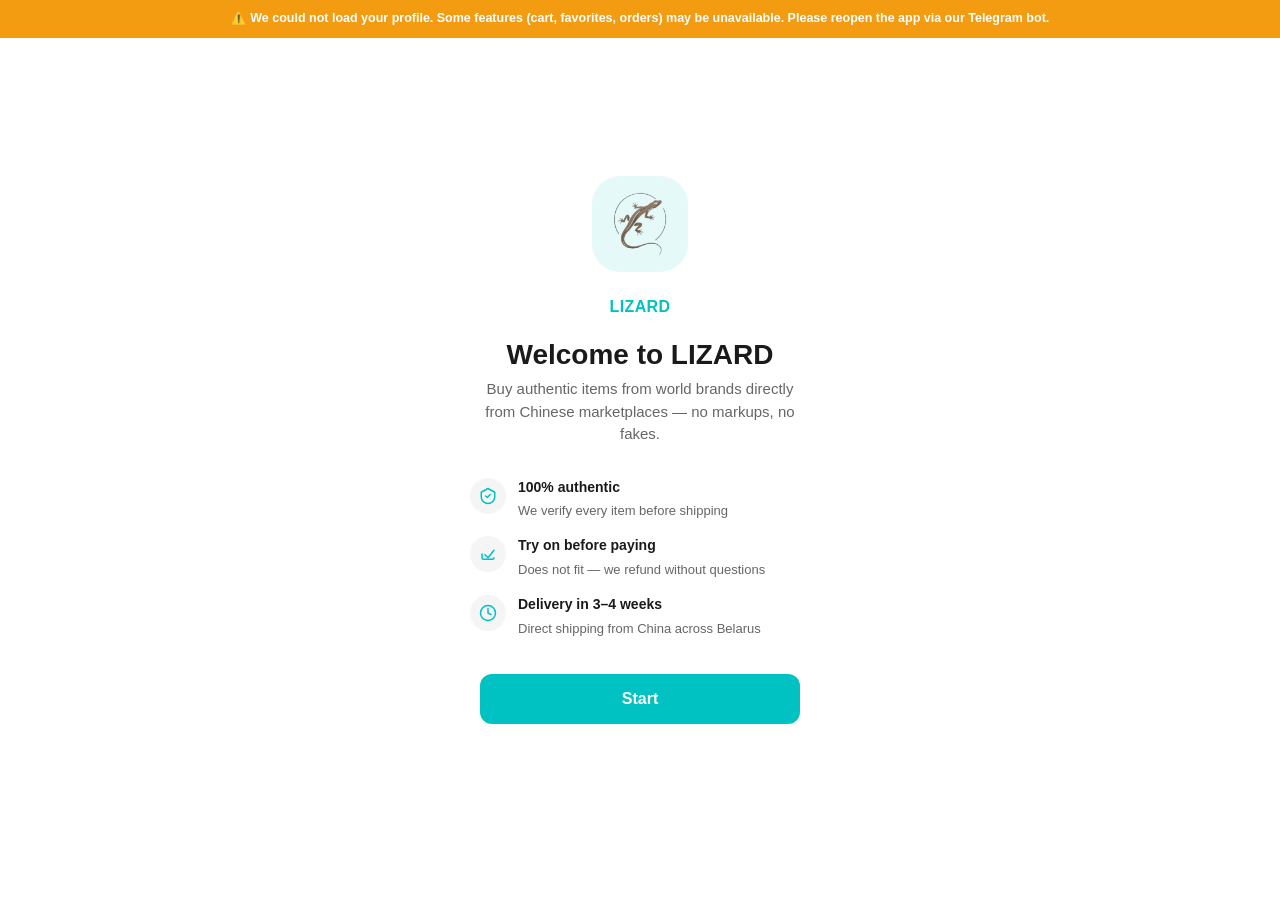
==== commit d4952a23: "Refactoring" ====
--- a/index.html
+++ b/index.html
@@ -8,7 +8,7 @@
 <link rel="preconnect" href="https://nhnbprmyqqpwcofkaasi.supabase.co" crossorigin />
 <link rel="dns-prefetch" href="https://nhnbprmyqqpwcofkaasi.supabase.co" />
 <script src="https://telegram.org/js/telegram-web-app.js"></script>
-<link rel="stylesheet" href="./styles.css?v=25" />
+<link rel="stylesheet" href="./styles.css?v=31" />
 <style>
   /* Splash показывается мгновенно при загрузке (до styles.css и JS),
      чтобы пользователь не увидел «вспышку» главной до решения про онбординг.
@@ -31,6 +31,7 @@
 
 <!-- Индикатор отсутствия интернета (показывается через JS) -->
 <div id="offlineBar" style="display:none"></div>
+<div id="guestBar" style="display:none"></div>
 
 <!-- Онбординг -->
 <section class="page" id="page-onboarding">
--- a/styles.css
+++ b/styles.css
@@ -488,6 +488,42 @@
   flex-direction: column;
 }
 #page-chat.active { display: flex; }
+
+/* Шапка чата — аватар менеджера + статус «онлайн» */
+.chat-topbar {
+  display: flex;
+  align-items: center;
+  gap: 12px;
+  padding: 10px 16px;
+  border-bottom: 1px solid var(--border);
+  background: var(--bg);
+  flex-shrink: 0;
+}
+.chat-topbar-avatar {
+  position: relative;
+  width: 42px; height: 42px;
+  border-radius: 50%;
+  background: var(--bg-secondary);
+  display: flex; align-items: center; justify-content: center;
+  overflow: visible;
+  font-size: 20px;
+}
+.chat-topbar-avatar img {
+  width: 100%; height: 100%;
+  border-radius: 50%;
+  object-fit: cover;
+}
+.chat-online-dot {
+  position: absolute;
+  right: 0; bottom: 0;
+  width: 11px; height: 11px;
+  border-radius: 50%;
+  background: #2ecc71;
+  border: 2px solid var(--bg);
+}
+.chat-topbar-name { font-size: 15px; font-weight: 600; color: var(--text); }
+.chat-topbar-status { font-size: 12px; color: var(--text-secondary); margin-top: 1px; }
+
 .chat-scroll {
   flex: 1 1 auto; overflow-y: auto;
   padding: 16px 16px 12px;
@@ -601,6 +637,19 @@
 /* Фейк-поле для псевдо-чата: тап открывает чат с ботом. Курсор не показываем. */
 .chat-input-row-fake { cursor: pointer; }
 .chat-input-row-fake:active { opacity: 0.7; }
+/* Фирменная обводка + мягкое пульсирующее свечение — подсказка «жми сюда».
+   box-shadow не влияет на размер, поэтому не закрывает соседние элементы. */
+.chat-input-row-fake .chat-input-field {
+  border: 2px solid var(--accent);
+  animation: composerGlow 1.6s ease-in-out infinite;
+}
+@keyframes composerGlow {
+  0%, 100% { box-shadow: 0 0 0 0 rgba(1, 194, 195, 0.15); }
+  50%      { box-shadow: 0 0 14px 3px rgba(1, 194, 195, 0.55); }
+}
+@media (prefers-reduced-motion: reduce) {
+  .chat-input-row-fake .chat-input-field { animation: none; box-shadow: 0 0 10px 2px rgba(1,194,195,0.4); }
+}
 .chat-input-field-fake {
   color: var(--hint);
   user-select: none;
@@ -1284,6 +1333,19 @@
   from { transform: translateY(-100%); }
   to   { transform: translateY(0); }
 }
+#guestBar {
+  position: fixed;
+  top: 0; left: 0; right: 0;
+  z-index: 9998;
+  background: #f39c12;
+  color: #fff;
+  text-align: center;
+  font-size: 12.5px; font-weight: 600;
+  line-height: 1.4;
+  padding: 10px 14px;
+  cursor: pointer;
+  animation: offlineSlide 0.25s ease;
+}
 /* Кнопка «Повторить» в error-state */
 .retry-btn {
   margin-top: 14px;
@@ -1562,9 +1624,13 @@
 }
 .chat-hints-row {
   display: flex;
-  flex-wrap: wrap;
+  flex-wrap: nowrap;
   gap: 6px;
-}
+  overflow-x: auto;
+  -webkit-overflow-scrolling: touch;
+  scrollbar-width: none;
+}
+.chat-hints-row::-webkit-scrollbar { display: none; }
 .chat-hint-chip {
   font-size: 12px;
   background: var(--bg-secondary);
@@ -1572,6 +1638,7 @@
   padding: 5px 10px;
   border-radius: 14px;
   white-space: nowrap;
+  flex-shrink: 0;
 }
 
 /* ====================== Время ответа и шаги на экране «Заказать» ====================== */
@@ -1645,3 +1712,110 @@
 }
 .detail-share-btn svg { width: 18px; height: 18px; }
 .detail-share-btn:active { transform: scale(0.9); background: var(--accent-soft); }
+
+/* ====================== Кнопка «Задать вопрос» на детальной ====================== */
+.detail-ask-btn {
+  display: flex;
+  align-items: center;
+  justify-content: center;
+  gap: 8px;
+  width: 100%;
+  margin-top: 10px;
+  padding: 12px;
+  background: var(--bg-secondary);
+  color: var(--accent);
+  border: 1px solid var(--accent-soft);
+  border-radius: var(--radius-sm);
+  font-size: 14px;
+  font-weight: 600;
+  cursor: pointer;
+  transition: transform 0.1s, background 0.15s;
+}
+.detail-ask-btn svg { width: 18px; height: 18px; }
+.detail-ask-btn:active { transform: scale(0.98); background: var(--accent-soft); }
+
+/* ====================== Призыв «не нашли?» под каталогом ====================== */
+.catalog-cta {
+  display: flex;
+  flex-direction: column;
+  align-items: center;
+  gap: 8px;
+  margin: 24px auto 8px;
+  padding: 18px;
+  background: var(--bg-secondary);
+  border-radius: var(--radius-lg);
+  text-align: center;
+}
+.catalog-cta span {
+  font-size: 14px;
+  color: var(--text-secondary);
+}
+.catalog-cta-btn {
+  background: var(--accent);
+  color: #fff;
+  border: none;
+  border-radius: var(--radius-sm);
+  padding: 10px 20px;
+  font-size: 14px;
+  font-weight: 600;
+  cursor: pointer;
+  transition: transform 0.1s, opacity 0.15s;
+}
+.catalog-cta-btn:active { transform: scale(0.97); opacity: 0.9; }
+
+/* ====================== Быстрые пресеты на экране «Заказать» ====================== */
+.chat-presets {
+  padding: 8px 14px 4px;
+}
+.chat-presets-title {
+  font-size: 12px;
+  color: var(--text-secondary);
+  margin-bottom: 8px;
+}
+.chat-presets-row {
+  display: flex;
+  flex-wrap: nowrap;
+  gap: 8px;
+  overflow-x: auto;
+  -webkit-overflow-scrolling: touch;
+  scrollbar-width: none;
+}
+.chat-presets-row::-webkit-scrollbar { display: none; }
+.chat-preset {
+  font-size: 13px;
+  background: var(--accent-soft);
+  color: var(--accent);
+  border: none;
+  padding: 8px 14px;
+  border-radius: 16px;
+  font-weight: 500;
+  cursor: pointer;
+  transition: transform 0.1s, background 0.15s;
+  flex-shrink: 0;
+  white-space: nowrap;
+}
+.chat-preset:active { transform: scale(0.95); }
+
+/* ====================== Индикатор «менеджер на связи» ====================== */
+.manager-online {
+  text-align: center;
+  font-size: 12px;
+  color: var(--text-secondary);
+  margin-bottom: 8px;
+}
+
+/* ====================== Плашка поверх изображения на детальной ====================== */
+.detail-carousel-wrap {
+  position: relative;
+}
+.detail-badge-overlay {
+  position: absolute;
+  top: 10px; left: 10px;
+  z-index: 3;
+  font-size: 12px;
+  font-weight: 600;
+  padding: 4px 10px;
+  border-radius: 12px;
+  pointer-events: none;
+  box-shadow: 0 1px 4px rgba(0,0,0,0.15);
+}
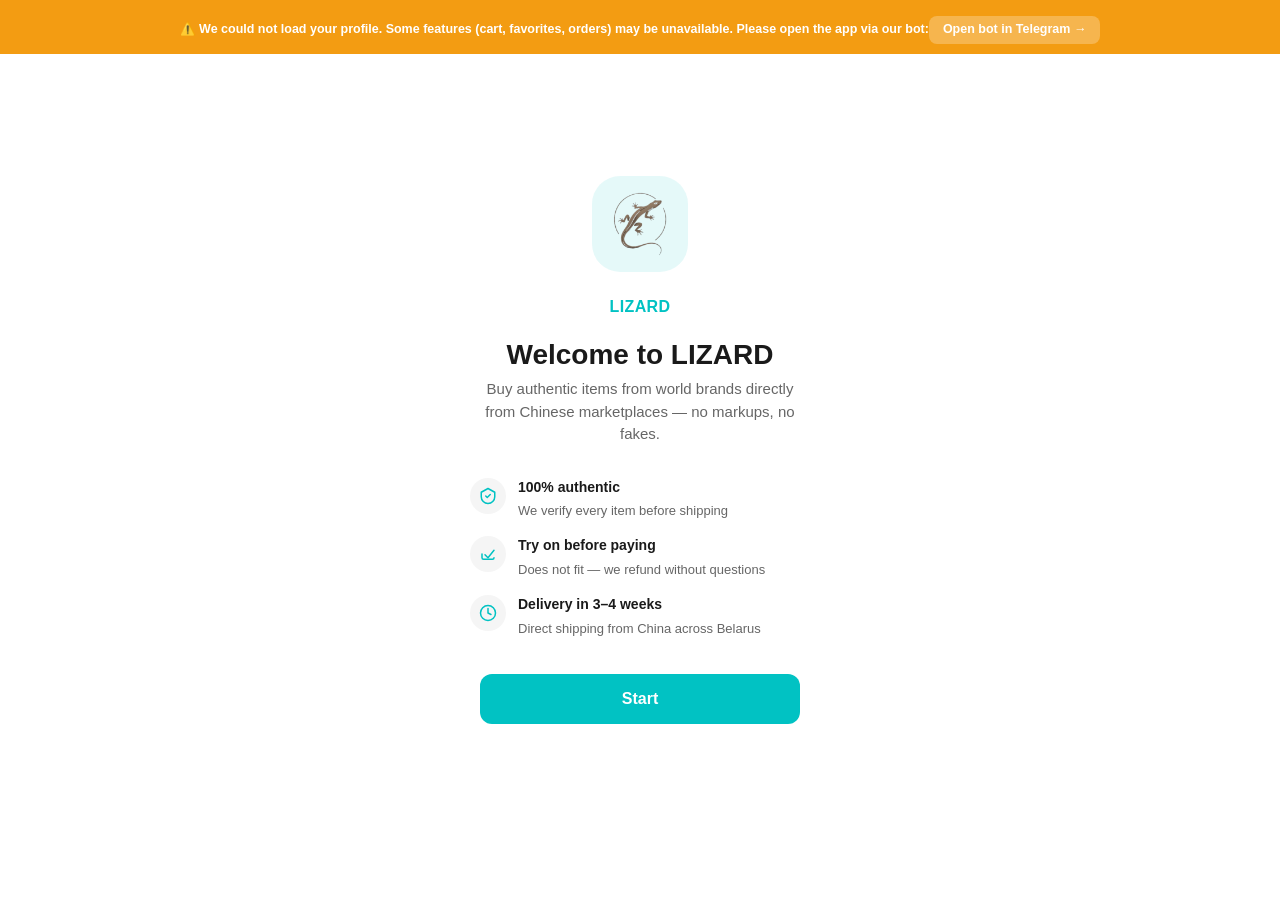
==== commit 4bd8ca57: "Refactoring" ====
--- a/index.html
+++ b/index.html
@@ -8,7 +8,7 @@
 <link rel="preconnect" href="https://nhnbprmyqqpwcofkaasi.supabase.co" crossorigin />
 <link rel="dns-prefetch" href="https://nhnbprmyqqpwcofkaasi.supabase.co" />
 <script src="https://telegram.org/js/telegram-web-app.js"></script>
-<link rel="stylesheet" href="./styles.css?v=31" />
+<link rel="stylesheet" href="./styles.css?v=32" />
 <style>
   /* Splash показывается мгновенно при загрузке (до styles.css и JS),
      чтобы пользователь не увидел «вспышку» главной до решения про онбординг.
--- a/styles.css
+++ b/styles.css
@@ -1343,9 +1343,21 @@
   font-size: 12.5px; font-weight: 600;
   line-height: 1.4;
   padding: 10px 14px;
-  cursor: pointer;
   animation: offlineSlide 0.25s ease;
 }
+.guest-text { cursor: pointer; }
+.guest-link {
+  display: inline-block;
+  margin-top: 6px;
+  background: rgba(255,255,255,0.25);
+  color: #fff;
+  padding: 5px 14px;
+  border-radius: 8px;
+  text-decoration: none;
+  font-weight: 700;
+  white-space: nowrap;
+}
+.guest-link:hover { background: rgba(255,255,255,0.4); }
 /* Кнопка «Повторить» в error-state */
 .retry-btn {
   margin-top: 14px;
